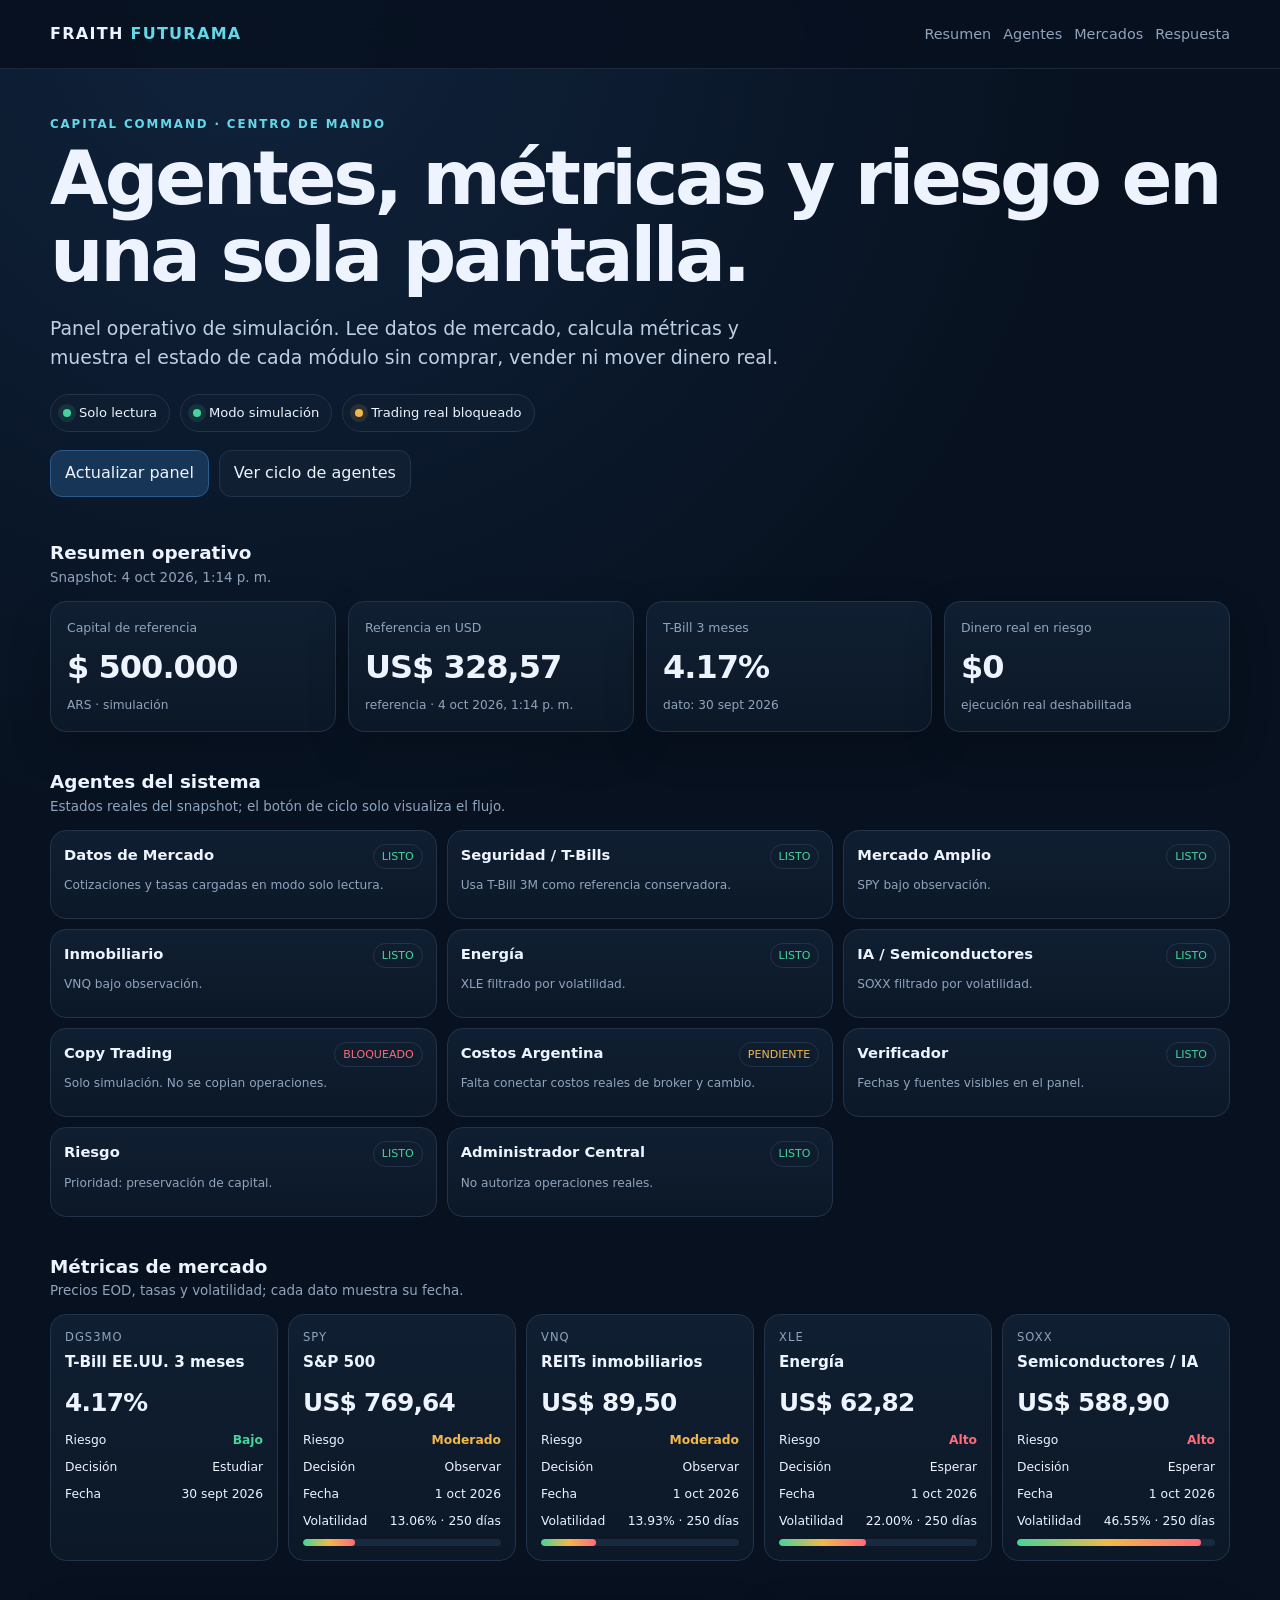
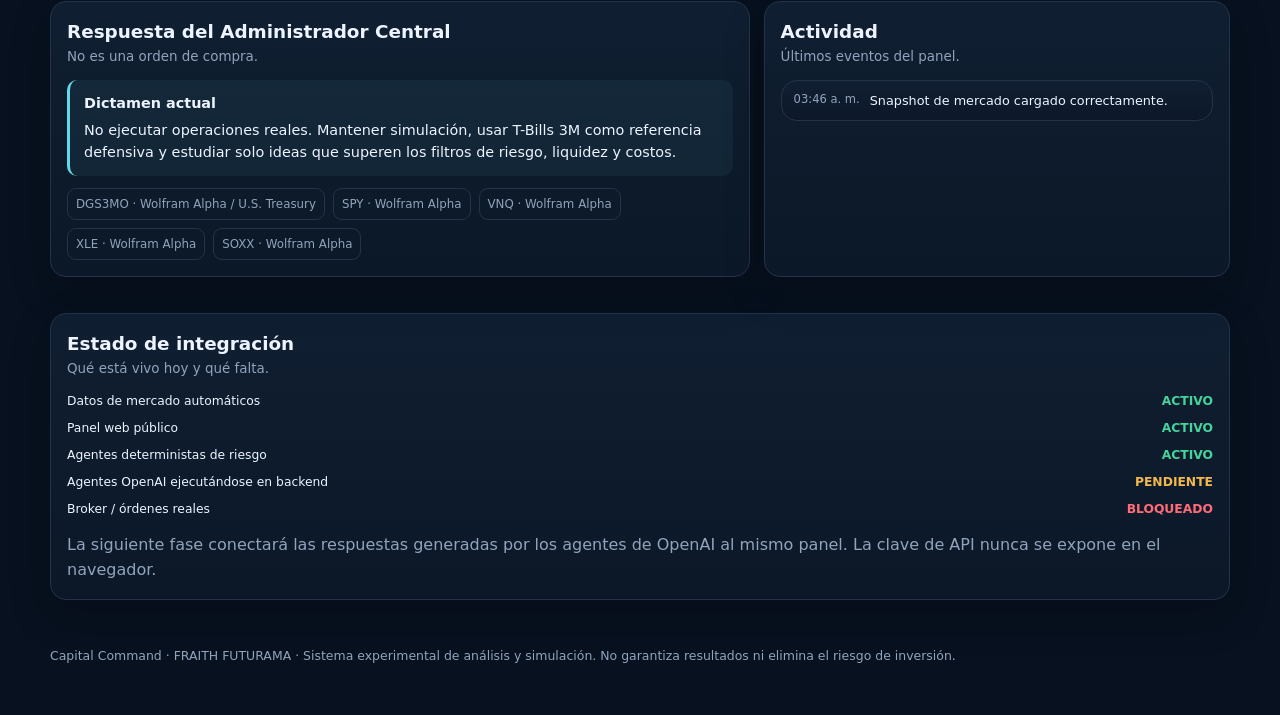
==== capital-command/index.html @ 406f532e "Add Capital Command visual dashboard" ====
<!doctype html>
<html lang="es">
<head>
  <meta charset="utf-8">
  <meta name="viewport" content="width=device-width, initial-scale=1">
  <meta name="description" content="Capital Command: panel de simulación, agentes, métricas y análisis de mercado en modo solo lectura.">
  <meta name="theme-color" content="#07111f">
  <title>Capital Command · FRAITH FUTURAMA</title>
  <style>
    :root{
      color-scheme:dark;
      --bg:#07111f;
      --panel:#0c1828;
      --card:#101f32;
      --line:#23334a;
      --text:#edf4ff;
      --muted:#91a4bd;
      --green:#45d49b;
      --amber:#f2b84b;
      --red:#ff6b78;
      --blue:#6ba8ff;
      --cyan:#63d8e8;
      --violet:#9a8cff;
      --shadow:0 16px 40px rgba(0,0,0,.22);
      font-family:Inter,ui-sans-serif,system-ui,-apple-system,"Segoe UI",sans-serif;
    }
    *{box-sizing:border-box}
    html{scroll-behavior:smooth}
    body{margin:0;background:radial-gradient(circle at 20% 0%,#10233c 0,#07111f 34%,#07111f 100%);color:var(--text);line-height:1.55}
    a{color:inherit}
    button{font:inherit}
    .wrap{width:min(1180px,calc(100% - 28px));margin-inline:auto}
    .topbar{position:sticky;top:0;z-index:20;background:rgba(7,17,31,.88);backdrop-filter:blur(14px);border-bottom:1px solid rgba(145,164,189,.16)}
    .topbar .wrap{min-height:68px;display:flex;align-items:center;justify-content:space-between;gap:16px}
    .brand{font-weight:900;letter-spacing:.08em;text-decoration:none}
    .brand span{color:var(--cyan)}
    .nav{display:flex;gap:12px;flex-wrap:wrap}
    .nav a{color:var(--muted);font-size:.9rem;text-decoration:none}
    .nav a:hover{color:var(--text)}
    .hero{padding:46px 0 20px}
    .eyebrow{text-transform:uppercase;letter-spacing:.16em;font-size:.74rem;font-weight:800;color:var(--cyan)}
    h1{margin:.4rem 0 .65rem;font-size:clamp(2.1rem,6vw,4.7rem);line-height:1.03;letter-spacing:-.045em}
    .lead{max-width:760px;color:#bfd0e4;font-size:clamp(1rem,2.2vw,1.18rem)}
    .statusrow{margin-top:22px;display:flex;flex-wrap:wrap;gap:10px}
    .pill{display:inline-flex;align-items:center;gap:8px;border:1px solid var(--line);background:rgba(16,31,50,.72);padding:8px 12px;border-radius:999px;font-size:.82rem}
    .dot{width:8px;height:8px;border-radius:50%;background:var(--green);box-shadow:0 0 0 5px rgba(69,212,155,.12)}
    .dot.amber{background:var(--amber);box-shadow:0 0 0 5px rgba(242,184,75,.12)}
    .toolbar{display:flex;flex-wrap:wrap;gap:10px;margin:18px 0 4px}
    .btn{min-height:44px;border:1px solid var(--line);background:var(--card);color:var(--text);padding:10px 14px;border-radius:12px;cursor:pointer}
    .btn.primary{background:#163557;border-color:#285d8e}
    .btn:hover{filter:brightness(1.08)}
    .btn:focus-visible{outline:3px solid rgba(107,168,255,.45);outline-offset:2px}
    .section{padding:18px 0}
    .section-title{display:flex;align-items:end;justify-content:space-between;gap:12px;margin-bottom:12px}
    .section-title h2{margin:0;font-size:1.15rem}
    .section-title p{margin:0;color:var(--muted);font-size:.84rem}
    .metrics{display:grid;grid-template-columns:repeat(4,minmax(0,1fr));gap:12px}
    .metric,.card,.agent,.market,.logrow{border:1px solid var(--line);background:linear-gradient(180deg,rgba(16,31,50,.96),rgba(12,24,40,.96));border-radius:16px;box-shadow:var(--shadow)}
    .metric{padding:16px;min-width:0}
    .metric .label{color:var(--muted);font-size:.78rem}
    .metric .value{margin-top:6px;font-size:clamp(1.35rem,4vw,2rem);font-weight:850;letter-spacing:-.03em;word-break:break-word}
    .metric .sub{margin-top:4px;color:var(--muted);font-size:.76rem}
    .grid2{display:grid;grid-template-columns:1.2fr .8fr;gap:14px}
    .card{padding:16px}
    .agents{display:grid;grid-template-columns:repeat(3,minmax(0,1fr));gap:10px}
    .agent{padding:13px;box-shadow:none;min-width:0}
    .agent-head{display:flex;align-items:flex-start;justify-content:space-between;gap:8px}
    .agent-name{font-weight:760;font-size:.92rem}
    .badge{border:1px solid var(--line);padding:3px 8px;border-radius:999px;font-size:.69rem;white-space:nowrap}
    .badge.ok{color:var(--green)}
    .badge.pending{color:var(--amber)}
    .badge.blocked{color:var(--red)}
    .agent-msg{margin-top:7px;color:var(--muted);font-size:.76rem;min-height:2.4em}
    .agent.work{outline:1px solid rgba(99,216,232,.7);animation:pulse 1.8s ease-in-out infinite}
    @keyframes pulse{0%,100%{box-shadow:0 0 0 0 rgba(99,216,232,0)}50%{box-shadow:0 0 0 6px rgba(99,216,232,.07)}}
    .markets{display:grid;grid-template-columns:repeat(5,minmax(190px,1fr));gap:10px;overflow-x:auto;padding-bottom:4px}
    .market{padding:14px;box-shadow:none;min-width:190px}
    .symbol{font-size:.72rem;color:var(--muted);letter-spacing:.09em}
    .market h3{margin:4px 0 10px;font-size:.95rem}
    .market .price{font-size:1.55rem;font-weight:850;letter-spacing:-.03em}
    .row{display:flex;align-items:center;justify-content:space-between;gap:10px;margin-top:8px;font-size:.77rem}
    .bar{height:7px;border-radius:999px;background:#192a3e;overflow:hidden;margin-top:8px}
    .bar>span{display:block;height:100%;border-radius:inherit;background:linear-gradient(90deg,var(--green),var(--amber),var(--red));width:0}
    .risk-low{color:var(--green)} .risk-mid{color:var(--amber)} .risk-high{color:var(--red)}
    .answer{border-left:3px solid var(--cyan);padding:12px 14px;background:rgba(99,216,232,.06);border-radius:10px;font-size:.9rem}
    .answer strong{display:block;margin-bottom:5px}
    .sources{margin-top:12px;display:flex;flex-wrap:wrap;gap:8px}
    .source{display:inline-flex;gap:6px;align-items:center;color:var(--muted);font-size:.74rem;text-decoration:none;border:1px solid var(--line);padding:6px 8px;border-radius:9px}
    .source:hover{color:var(--text)}
    .logs{display:grid;gap:8px}
    .logrow{box-shadow:none;padding:10px 12px;display:flex;gap:10px;align-items:flex-start}
    .logtime{font-variant-numeric:tabular-nums;color:var(--muted);font-size:.72rem;min-width:64px}
    .logtext{font-size:.8rem}
    .footer{padding:28px 0 50px;color:var(--muted);font-size:.78rem}
    .warn{color:var(--amber)}
    .muted{color:var(--muted)}
    @media(max-width:900px){
      .metrics{grid-template-columns:repeat(2,minmax(0,1fr))}
      .grid2{grid-template-columns:1fr}
      .agents{grid-template-columns:repeat(2,minmax(0,1fr))}
      .nav{display:none}
    }
    @media(max-width:520px){
      .wrap{width:min(100% - 18px,1180px)}
      .metrics{grid-template-columns:1fr 1fr;gap:8px}
      .metric,.card{padding:13px}
      .metric .value{font-size:1.35rem}
      .agents{grid-template-columns:1fr}
      .hero{padding-top:28px}
      h1{font-size:2.55rem}
    }
    @media(prefers-reduced-motion:reduce){*{scroll-behavior:auto!important;animation:none!important}}
  </style>
</head>
<body>
  <header class="topbar">
    <div class="wrap">
      <a class="brand" href="../">FRAITH <span>FUTURAMA</span></a>
      <nav class="nav" aria-label="Navegación de Capital Command">
        <a href="#resumen">Resumen</a>
        <a href="#agentes">Agentes</a>
        <a href="#mercados">Mercados</a>
        <a href="#respuesta">Respuesta</a>
      </nav>
    </div>
  </header>

  <main class="wrap">
    <section class="hero">
      <div class="eyebrow">Capital Command · Centro de mando</div>
      <h1>Agentes, métricas y riesgo en una sola pantalla.</h1>
      <p class="lead">Panel operativo de simulación. Lee datos de mercado, calcula métricas y muestra el estado de cada módulo sin comprar, vender ni mover dinero real.</p>
      <div class="statusrow">
        <span class="pill"><span class="dot"></span> Solo lectura</span>
        <span class="pill"><span class="dot"></span> Modo simulación</span>
        <span class="pill"><span class="dot amber"></span> Trading real bloqueado</span>
      </div>
      <div class="toolbar">
        <button class="btn primary" id="refreshBtn" type="button">Actualizar panel</button>
        <button class="btn" id="runDemoBtn" type="button">Ver ciclo de agentes</button>
      </div>
    </section>

    <section class="section" id="resumen">
      <div class="section-title">
        <div><h2>Resumen operativo</h2><p id="updatedText">Cargando snapshot…</p></div>
      </div>
      <div class="metrics">
        <article class="metric">
          <div class="label">Capital de referencia</div>
          <div class="value" id="capitalArs">$500.000</div>
          <div class="sub">ARS · simulación</div>
        </article>
        <article class="metric">
          <div class="label">Referencia en USD</div>
          <div class="value" id="capitalUsd">—</div>
          <div class="sub" id="fxDate">tipo de cambio de referencia</div>
        </article>
        <article class="metric">
          <div class="label">T-Bill 3 meses</div>
          <div class="value" id="tbillValue">—</div>
          <div class="sub" id="tbillDate">base defensiva</div>
        </article>
        <article class="metric">
          <div class="label">Dinero real en riesgo</div>
          <div class="value">$0</div>
          <div class="sub">ejecución real deshabilitada</div>
        </article>
      </div>
    </section>

    <section class="section" id="agentes">
      <div class="section-title">
        <div><h2>Agentes del sistema</h2><p>Estados reales del snapshot; el botón de ciclo solo visualiza el flujo.</p></div>
      </div>
      <div class="agents" id="agentsGrid" aria-live="polite"></div>
    </section>

    <section class="section" id="mercados">
      <div class="section-title">
        <div><h2>Métricas de mercado</h2><p>Precios EOD, tasas y volatilidad; cada dato muestra su fecha.</p></div>
      </div>
      <div class="markets" id="marketsGrid"></div>
    </section>

    <section class="section grid2" id="respuesta">
      <article class="card">
        <div class="section-title"><div><h2>Respuesta del Administrador Central</h2><p>No es una orden de compra.</p></div></div>
        <div class="answer" id="centralMessage">
          <strong>Analizando…</strong>
          Cargando el último dictamen del sistema.
        </div>
        <div class="sources" id="sourcesList"></div>
      </article>

      <article class="card">
        <div class="section-title"><div><h2>Actividad</h2><p>Últimos eventos del panel.</p></div></div>
        <div class="logs" id="activityLog"></div>
      </article>
    </section>

    <section class="section">
      <article class="card">
        <div class="section-title"><div><h2>Estado de integración</h2><p>Qué está vivo hoy y qué falta.</p></div></div>
        <div class="row"><span>Datos de mercado automáticos</span><strong class="risk-low">ACTIVO</strong></div>
        <div class="row"><span>Panel web público</span><strong class="risk-low">ACTIVO</strong></div>
        <div class="row"><span>Agentes deterministas de riesgo</span><strong class="risk-low">ACTIVO</strong></div>
        <div class="row"><span>Agentes OpenAI ejecutándose en backend</span><strong class="warn">PENDIENTE</strong></div>
        <div class="row"><span>Broker / órdenes reales</span><strong class="risk-high">BLOQUEADO</strong></div>
        <p class="muted" style="margin:14px 0 0">La siguiente fase conectará las respuestas generadas por los agentes de OpenAI al mismo panel. La clave de API nunca se expone en el navegador.</p>
      </article>
    </section>
  </main>

  <footer class="footer">
    <div class="wrap">Capital Command · FRAITH FUTURAMA · Sistema experimental de análisis y simulación. No garantiza resultados ni elimina el riesgo de inversión.</div>
  </footer>

  <script>
    (() => {
      const $ = (q) => document.querySelector(q);
      const logEl = $('#activityLog');
      let snapshot = null;
      let cycleTimer = null;

      function moneyARS(v){
        return new Intl.NumberFormat('es-AR',{style:'currency',currency:'ARS',maximumFractionDigits:0}).format(v);
      }
      function moneyUSD(v){
        return new Intl.NumberFormat('es-AR',{style:'currency',currency:'USD',maximumFractionDigits:2}).format(v);
      }
      function fmtDate(v){
        if(!v) return 'sin fecha';
        const d = new Date(v.length === 10 ? v + 'T00:00:00Z' : v);
        return Number.isNaN(d.getTime()) ? v : new Intl.DateTimeFormat('es-AR',{dateStyle:'medium',timeStyle:v.length>10?'short':undefined,timeZone:'America/Argentina/Cordoba'}).format(d);
      }
      function riskClass(risk){
        const r=(risk||'').toLowerCase();
        if(r.includes('bajo')) return 'risk-low';
        if(r.includes('moder')) return 'risk-mid';
        return 'risk-high';
      }
      function badgeClass(status){
        const s=(status||'').toUpperCase();
        if(s==='LISTO') return 'ok';
        if(s==='BLOQUEADO') return 'blocked';
        return 'pending';
      }
      function addLog(text){
        const now = new Date().toLocaleTimeString('es-AR',{hour:'2-digit',minute:'2-digit'});
        const row=document.createElement('div');
        row.className='logrow';
        row.innerHTML='<div class="logtime">'+now+'</div><div class="logtext"></div>';
        row.querySelector('.logtext').textContent=text;
        logEl.prepend(row);
        while(logEl.children.length>6) logEl.lastElementChild.remove();
      }
      function render(data){
        snapshot=data;
        $('#capitalArs').textContent=moneyARS(data.capital_ars);
        $('#capitalUsd').textContent=moneyUSD(data.usd_reference);
        $('#fxDate').textContent='referencia · '+fmtDate(data.usd_reference_date);
        $('#updatedText').textContent='Snapshot: '+fmtDate(data.last_updated);

        const tbill=(data.market||[]).find(x=>x.symbol==='DGS3MO');
        if(tbill){
          $('#tbillValue').textContent=Number(tbill.value).toFixed(2)+'%';
          $('#tbillDate').textContent='dato: '+fmtDate(tbill.date);
        }

        const agents=$('#agentsGrid');
        agents.innerHTML='';
        (data.agents||[]).forEach(a=>{
          const el=document.createElement('article');
          el.className='agent';
          el.dataset.agent=a.name;
          el.innerHTML='<div class="agent-head"><div class="agent-name"></div><span class="badge"></span></div><div class="agent-msg"></div>';
          el.querySelector('.agent-name').textContent=a.name;
          const badge=el.querySelector('.badge');
          badge.textContent=a.status;
          badge.classList.add(badgeClass(a.status));
          el.querySelector('.agent-msg').textContent=a.message;
          agents.appendChild(el);
        });

        const markets=$('#marketsGrid');
        markets.innerHTML='';
        (data.market||[]).forEach(m=>{
          const el=document.createElement('article');
          el.className='market';
          const vol=m.volatility==null?null:Number(m.volatility);
          const width=vol==null?0:Math.max(5,Math.min(100,(vol/50)*100));
          const value=m.kind==='yield'?Number(m.value).toFixed(2)+'%':moneyUSD(Number(m.value));
          el.innerHTML=
            '<div class="symbol"></div><h3></h3><div class="price"></div>'+
            '<div class="row"><span>Riesgo</span><strong class="'+riskClass(m.risk)+'"></strong></div>'+
            '<div class="row"><span>Decisión</span><span class="decision"></span></div>'+
            '<div class="row"><span>Fecha</span><span class="date"></span></div>'+
            (vol==null?'':'<div class="row"><span>Volatilidad</span><span class="vol"></span></div><div class="bar"><span style="width:'+width+'%"></span></div>');
          el.querySelector('.symbol').textContent=m.symbol;
          el.querySelector('h3').textContent=m.name;
          el.querySelector('.price').textContent=value;
          el.querySelector('strong').textContent=m.risk;
          el.querySelector('.decision').textContent=m.decision;
          el.querySelector('.date').textContent=fmtDate(m.date);
          if(vol!=null) el.querySelector('.vol').textContent=vol.toFixed(2)+'% · '+(m.volatility_window||'');
          markets.appendChild(el);
        });

        const central=$('#centralMessage');
        central.innerHTML='<strong>Dictamen actual</strong>';
        central.append(document.createTextNode(data.central_message||'Sin dictamen.'));
        const sources=$('#sourcesList');
        sources.innerHTML='';
        const seen=new Set();
        (data.market||[]).forEach(m=>{
          if(!m.source_url || seen.has(m.source_url)) return;
          seen.add(m.source_url);
          const a=document.createElement('a');
          a.className='source';
          a.href=m.source_url;
          a.target='_blank';
          a.rel='noopener noreferrer';
          a.textContent=(m.symbol||'Fuente')+' · '+(m.source||'fuente');
          sources.appendChild(a);
        });
      }

      async function load(){
        $('#refreshBtn').disabled=true;
        $('#refreshBtn').textContent='Actualizando…';
        try{
          const res=await fetch('market_snapshot.json?ts='+Date.now(),{cache:'no-store'});
          if(!res.ok) throw new Error('HTTP '+res.status);
          const data=await res.json();
          render(data);
          addLog('Snapshot de mercado cargado correctamente.');
        }catch(err){
          addLog('No se pudo actualizar el snapshot: '+err.message);
        }finally{
          $('#refreshBtn').disabled=false;
          $('#refreshBtn').textContent='Actualizar panel';
        }
      }

      function stopCycle(){
        if(cycleTimer){clearInterval(cycleTimer);cycleTimer=null;}
        document.querySelectorAll('.agent').forEach(x=>x.classList.remove('work'));
        $('#runDemoBtn').textContent='Ver ciclo de agentes';
      }

      function startCycle(){
        if(cycleTimer){stopCycle();return;}
        const nodes=[...document.querySelectorAll('.agent')];
        if(!nodes.length) return;
        let i=0;
        $('#runDemoBtn').textContent='Detener ciclo';
        const tick=()=>{
          nodes.forEach(x=>x.classList.remove('work'));
          const n=nodes[i%nodes.length];
          n.classList.add('work');
          addLog('Flujo visual: '+n.dataset.agent+' procesa su etapa.');
          i++;
        };
        tick();
        cycleTimer=setInterval(tick,1300);
      }

      $('#refreshBtn').addEventListener('click',load);
      $('#runDemoBtn').addEventListener('click',startCycle);
      load();
      setInterval(load,300000);
      window.addEventListener('pagehide',()=>{if(cycleTimer)clearInterval(cycleTimer);});
    })();
  </script>
</body>
</html>
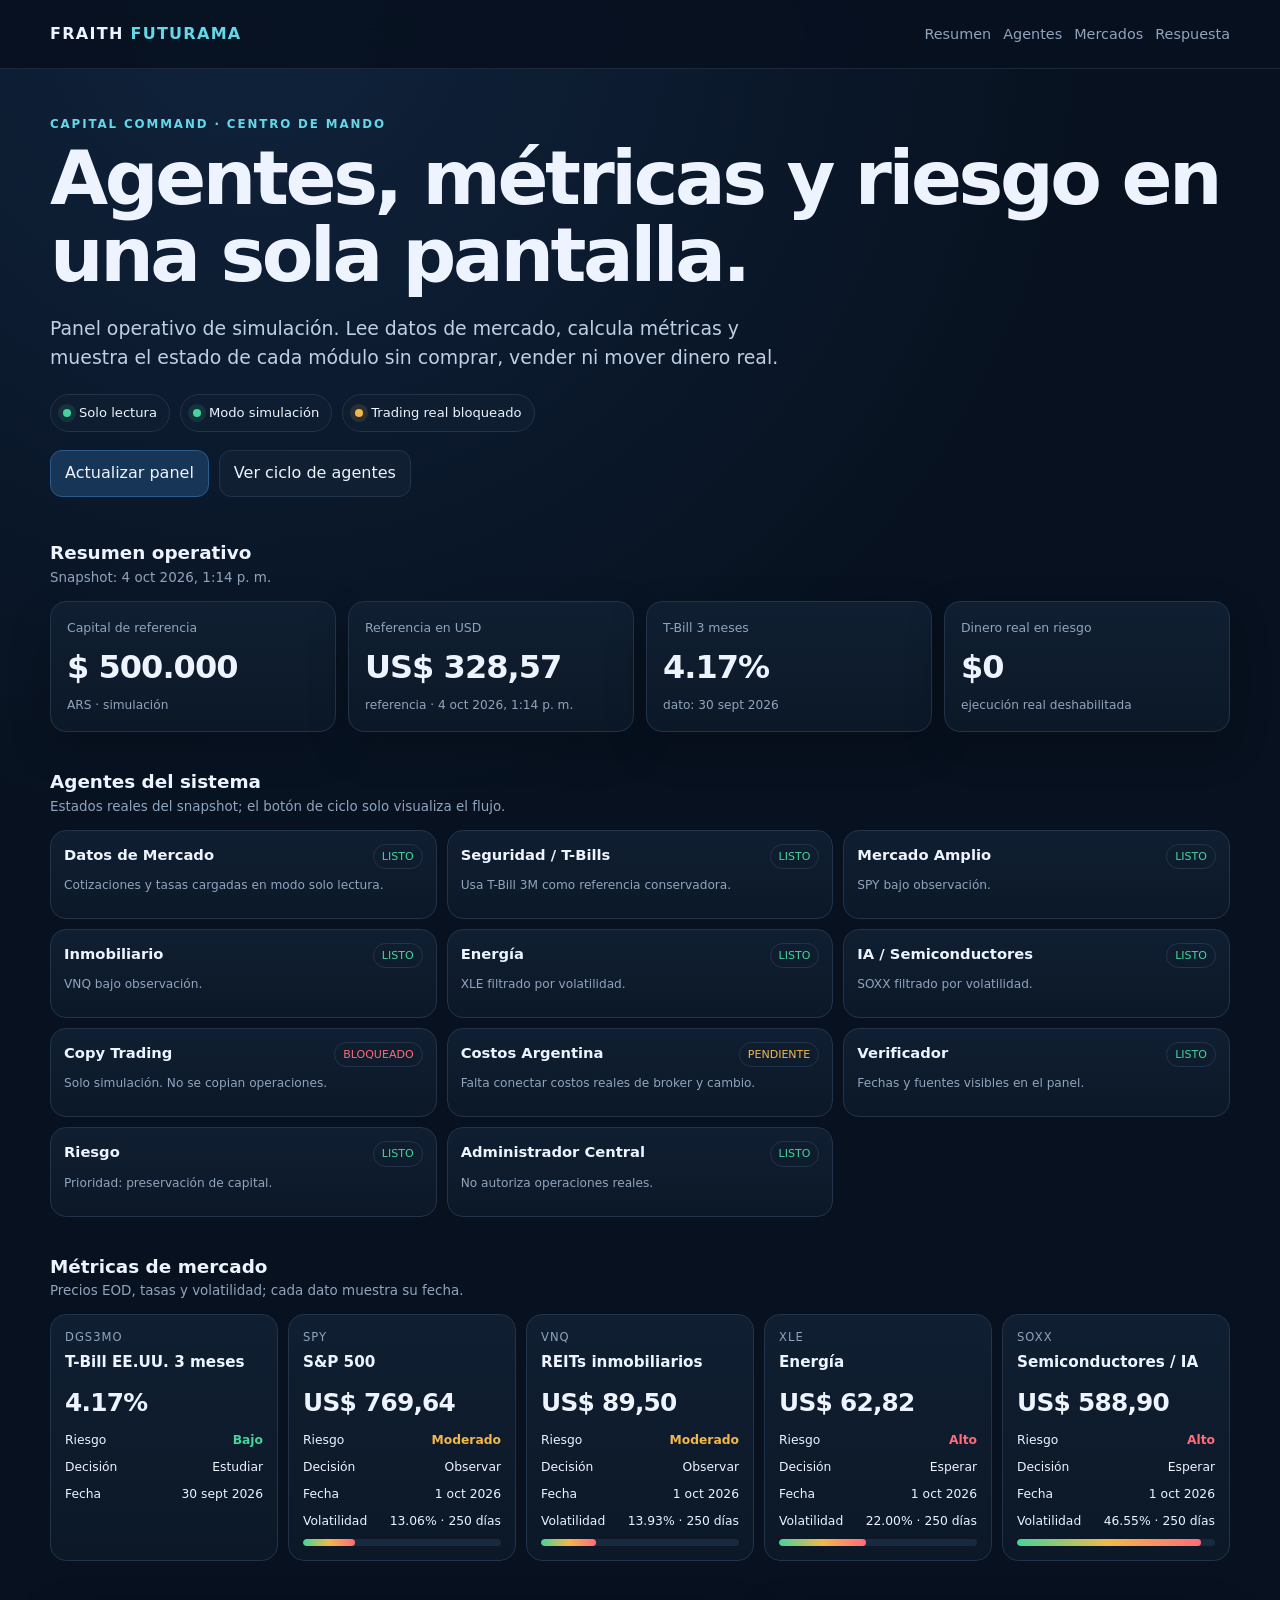
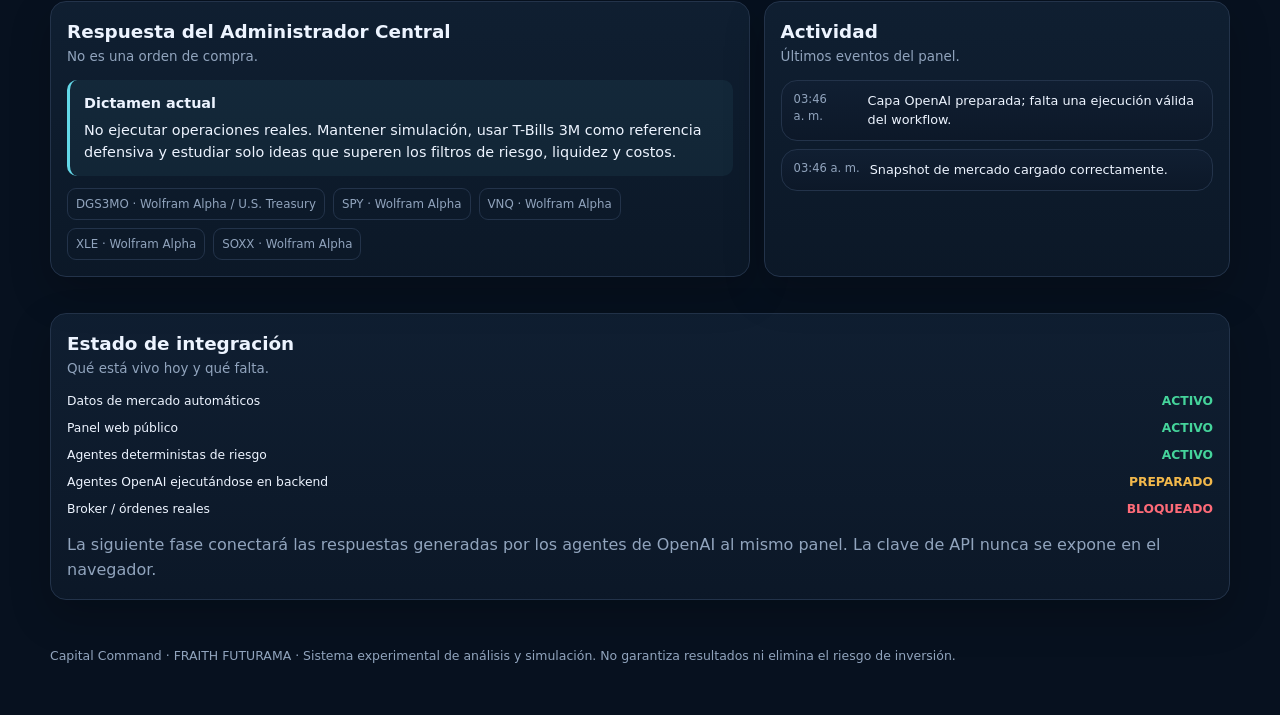
==== commit bb819558: "Connect dashboard to agent analysis output" ====
--- a/capital-command/index.html
+++ b/capital-command/index.html
@@ -205,7 +205,7 @@
         <div class="row"><span>Datos de mercado automáticos</span><strong class="risk-low">ACTIVO</strong></div>
         <div class="row"><span>Panel web público</span><strong class="risk-low">ACTIVO</strong></div>
         <div class="row"><span>Agentes deterministas de riesgo</span><strong class="risk-low">ACTIVO</strong></div>
-        <div class="row"><span>Agentes OpenAI ejecutándose en backend</span><strong class="warn">PENDIENTE</strong></div>
+        <div class="row"><span>Agentes OpenAI ejecutándose en backend</span><strong id="openaiLayer" class="warn">PENDIENTE</strong></div>
         <div class="row"><span>Broker / órdenes reales</span><strong class="risk-high">BLOQUEADO</strong></div>
         <p class="muted" style="margin:14px 0 0">La siguiente fase conectará las respuestas generadas por los agentes de OpenAI al mismo panel. La clave de API nunca se expone en el navegador.</p>
       </article>
@@ -326,6 +326,47 @@
         });
       }
 
+      async function loadAgentAnalysis(){
+        const layer=$('#openaiLayer');
+        try{
+          const res=await fetch('agent_analysis.json?ts='+Date.now(),{cache:'no-store'});
+          if(!res.ok) throw new Error('HTTP '+res.status);
+          const analysis=await res.json();
+          if(analysis.status==='OK'){
+            layer.textContent='ACTIVO';
+            layer.className='risk-low';
+
+            if(analysis.central){
+              const central=$('#centralMessage');
+              central.innerHTML='<strong>Dictamen de agentes OpenAI</strong>';
+              central.append(document.createTextNode(analysis.central));
+            }
+
+            Object.entries(analysis.outputs||{}).forEach(([name,message])=>{
+              const card=[...document.querySelectorAll('.agent')].find(x=>x.dataset.agent===name);
+              if(!card) return;
+              const msg=card.querySelector('.agent-msg');
+              if(msg) msg.textContent=message;
+              const badge=card.querySelector('.badge');
+              if(badge){
+                badge.textContent='IA';
+                badge.className='badge ok';
+              }
+            });
+
+            addLog('Agentes OpenAI cargados. Última ejecución: '+fmtDate(analysis.last_run)+'.');
+          }else{
+            layer.textContent='PREPARADO';
+            layer.className='warn';
+            addLog('Capa OpenAI preparada; falta una ejecución válida del workflow.');
+          }
+        }catch(err){
+          layer.textContent='PENDIENTE';
+          layer.className='warn';
+          addLog('No se pudo cargar agent_analysis.json: '+err.message);
+        }
+      }
+
       async function load(){
         $('#refreshBtn').disabled=true;
         $('#refreshBtn').textContent='Actualizando…';
@@ -335,6 +376,7 @@
           const data=await res.json();
           render(data);
           addLog('Snapshot de mercado cargado correctamente.');
+          await loadAgentAnalysis();
         }catch(err){
           addLog('No se pudo actualizar el snapshot: '+err.message);
         }finally{
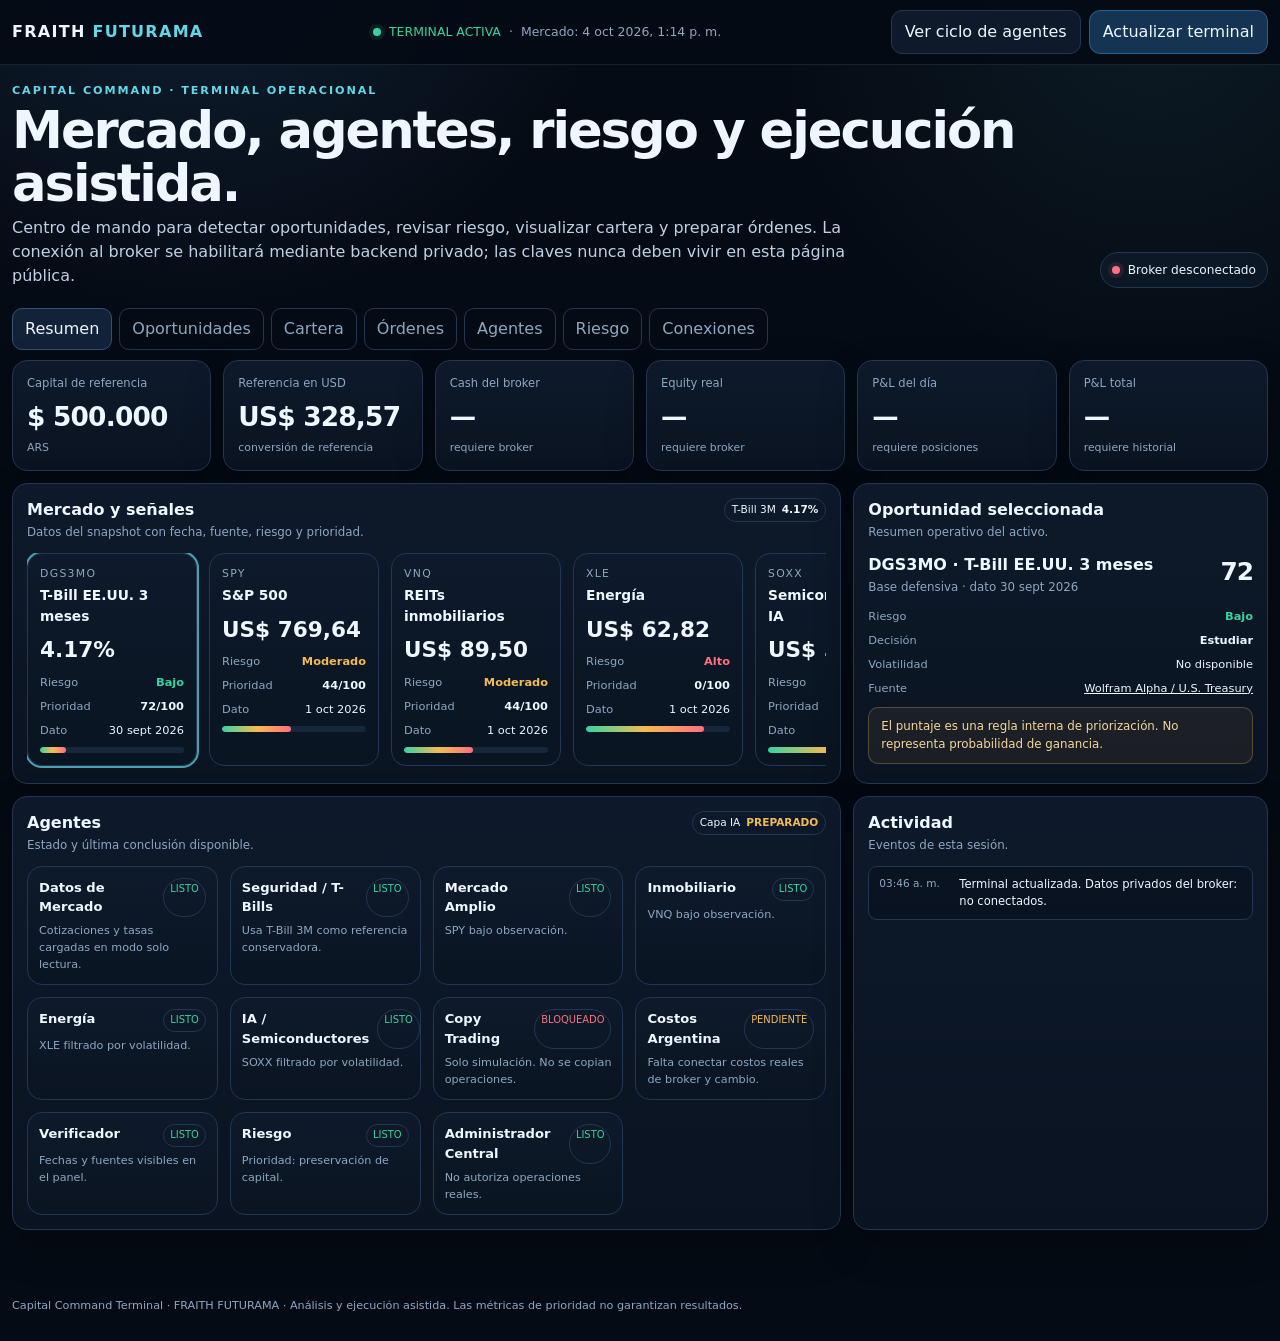
==== commit c3086294: "Build Capital Command operational terminal" ====
--- a/capital-command/index.html
+++ b/capital-command/index.html
@@ -2,418 +2,210 @@
 <html lang="es">
 <head>
   <meta charset="utf-8">
-  <meta name="viewport" content="width=device-width, initial-scale=1">
-  <meta name="description" content="Capital Command: panel de simulación, agentes, métricas y análisis de mercado en modo solo lectura.">
-  <meta name="theme-color" content="#07111f">
-  <title>Capital Command · FRAITH FUTURAMA</title>
-  <style>
-    :root{
-      color-scheme:dark;
-      --bg:#07111f;
-      --panel:#0c1828;
-      --card:#101f32;
-      --line:#23334a;
-      --text:#edf4ff;
-      --muted:#91a4bd;
-      --green:#45d49b;
-      --amber:#f2b84b;
-      --red:#ff6b78;
-      --blue:#6ba8ff;
-      --cyan:#63d8e8;
-      --violet:#9a8cff;
-      --shadow:0 16px 40px rgba(0,0,0,.22);
-      font-family:Inter,ui-sans-serif,system-ui,-apple-system,"Segoe UI",sans-serif;
-    }
-    *{box-sizing:border-box}
-    html{scroll-behavior:smooth}
-    body{margin:0;background:radial-gradient(circle at 20% 0%,#10233c 0,#07111f 34%,#07111f 100%);color:var(--text);line-height:1.55}
-    a{color:inherit}
-    button{font:inherit}
-    .wrap{width:min(1180px,calc(100% - 28px));margin-inline:auto}
-    .topbar{position:sticky;top:0;z-index:20;background:rgba(7,17,31,.88);backdrop-filter:blur(14px);border-bottom:1px solid rgba(145,164,189,.16)}
-    .topbar .wrap{min-height:68px;display:flex;align-items:center;justify-content:space-between;gap:16px}
-    .brand{font-weight:900;letter-spacing:.08em;text-decoration:none}
-    .brand span{color:var(--cyan)}
-    .nav{display:flex;gap:12px;flex-wrap:wrap}
-    .nav a{color:var(--muted);font-size:.9rem;text-decoration:none}
-    .nav a:hover{color:var(--text)}
-    .hero{padding:46px 0 20px}
-    .eyebrow{text-transform:uppercase;letter-spacing:.16em;font-size:.74rem;font-weight:800;color:var(--cyan)}
-    h1{margin:.4rem 0 .65rem;font-size:clamp(2.1rem,6vw,4.7rem);line-height:1.03;letter-spacing:-.045em}
-    .lead{max-width:760px;color:#bfd0e4;font-size:clamp(1rem,2.2vw,1.18rem)}
-    .statusrow{margin-top:22px;display:flex;flex-wrap:wrap;gap:10px}
-    .pill{display:inline-flex;align-items:center;gap:8px;border:1px solid var(--line);background:rgba(16,31,50,.72);padding:8px 12px;border-radius:999px;font-size:.82rem}
-    .dot{width:8px;height:8px;border-radius:50%;background:var(--green);box-shadow:0 0 0 5px rgba(69,212,155,.12)}
-    .dot.amber{background:var(--amber);box-shadow:0 0 0 5px rgba(242,184,75,.12)}
-    .toolbar{display:flex;flex-wrap:wrap;gap:10px;margin:18px 0 4px}
-    .btn{min-height:44px;border:1px solid var(--line);background:var(--card);color:var(--text);padding:10px 14px;border-radius:12px;cursor:pointer}
-    .btn.primary{background:#163557;border-color:#285d8e}
-    .btn:hover{filter:brightness(1.08)}
-    .btn:focus-visible{outline:3px solid rgba(107,168,255,.45);outline-offset:2px}
-    .section{padding:18px 0}
-    .section-title{display:flex;align-items:end;justify-content:space-between;gap:12px;margin-bottom:12px}
-    .section-title h2{margin:0;font-size:1.15rem}
-    .section-title p{margin:0;color:var(--muted);font-size:.84rem}
-    .metrics{display:grid;grid-template-columns:repeat(4,minmax(0,1fr));gap:12px}
-    .metric,.card,.agent,.market,.logrow{border:1px solid var(--line);background:linear-gradient(180deg,rgba(16,31,50,.96),rgba(12,24,40,.96));border-radius:16px;box-shadow:var(--shadow)}
-    .metric{padding:16px;min-width:0}
-    .metric .label{color:var(--muted);font-size:.78rem}
-    .metric .value{margin-top:6px;font-size:clamp(1.35rem,4vw,2rem);font-weight:850;letter-spacing:-.03em;word-break:break-word}
-    .metric .sub{margin-top:4px;color:var(--muted);font-size:.76rem}
-    .grid2{display:grid;grid-template-columns:1.2fr .8fr;gap:14px}
-    .card{padding:16px}
-    .agents{display:grid;grid-template-columns:repeat(3,minmax(0,1fr));gap:10px}
-    .agent{padding:13px;box-shadow:none;min-width:0}
-    .agent-head{display:flex;align-items:flex-start;justify-content:space-between;gap:8px}
-    .agent-name{font-weight:760;font-size:.92rem}
-    .badge{border:1px solid var(--line);padding:3px 8px;border-radius:999px;font-size:.69rem;white-space:nowrap}
-    .badge.ok{color:var(--green)}
-    .badge.pending{color:var(--amber)}
-    .badge.blocked{color:var(--red)}
-    .agent-msg{margin-top:7px;color:var(--muted);font-size:.76rem;min-height:2.4em}
-    .agent.work{outline:1px solid rgba(99,216,232,.7);animation:pulse 1.8s ease-in-out infinite}
-    @keyframes pulse{0%,100%{box-shadow:0 0 0 0 rgba(99,216,232,0)}50%{box-shadow:0 0 0 6px rgba(99,216,232,.07)}}
-    .markets{display:grid;grid-template-columns:repeat(5,minmax(190px,1fr));gap:10px;overflow-x:auto;padding-bottom:4px}
-    .market{padding:14px;box-shadow:none;min-width:190px}
-    .symbol{font-size:.72rem;color:var(--muted);letter-spacing:.09em}
-    .market h3{margin:4px 0 10px;font-size:.95rem}
-    .market .price{font-size:1.55rem;font-weight:850;letter-spacing:-.03em}
-    .row{display:flex;align-items:center;justify-content:space-between;gap:10px;margin-top:8px;font-size:.77rem}
-    .bar{height:7px;border-radius:999px;background:#192a3e;overflow:hidden;margin-top:8px}
-    .bar>span{display:block;height:100%;border-radius:inherit;background:linear-gradient(90deg,var(--green),var(--amber),var(--red));width:0}
-    .risk-low{color:var(--green)} .risk-mid{color:var(--amber)} .risk-high{color:var(--red)}
-    .answer{border-left:3px solid var(--cyan);padding:12px 14px;background:rgba(99,216,232,.06);border-radius:10px;font-size:.9rem}
-    .answer strong{display:block;margin-bottom:5px}
-    .sources{margin-top:12px;display:flex;flex-wrap:wrap;gap:8px}
-    .source{display:inline-flex;gap:6px;align-items:center;color:var(--muted);font-size:.74rem;text-decoration:none;border:1px solid var(--line);padding:6px 8px;border-radius:9px}
-    .source:hover{color:var(--text)}
-    .logs{display:grid;gap:8px}
-    .logrow{box-shadow:none;padding:10px 12px;display:flex;gap:10px;align-items:flex-start}
-    .logtime{font-variant-numeric:tabular-nums;color:var(--muted);font-size:.72rem;min-width:64px}
-    .logtext{font-size:.8rem}
-    .footer{padding:28px 0 50px;color:var(--muted);font-size:.78rem}
-    .warn{color:var(--amber)}
-    .muted{color:var(--muted)}
-    @media(max-width:900px){
-      .metrics{grid-template-columns:repeat(2,minmax(0,1fr))}
-      .grid2{grid-template-columns:1fr}
-      .agents{grid-template-columns:repeat(2,minmax(0,1fr))}
-      .nav{display:none}
-    }
-    @media(max-width:520px){
-      .wrap{width:min(100% - 18px,1180px)}
-      .metrics{grid-template-columns:1fr 1fr;gap:8px}
-      .metric,.card{padding:13px}
-      .metric .value{font-size:1.35rem}
-      .agents{grid-template-columns:1fr}
-      .hero{padding-top:28px}
-      h1{font-size:2.55rem}
-    }
-    @media(prefers-reduced-motion:reduce){*{scroll-behavior:auto!important;animation:none!important}}
-  </style>
+  <meta name="viewport" content="width=device-width,initial-scale=1">
+  <meta name="theme-color" content="#050b14">
+  <meta name="description" content="Capital Command Terminal: mercado, agentes, oportunidades, cartera, riesgo y órdenes preparadas.">
+  <title>Capital Command Terminal · FRAITH FUTURAMA</title>
+  <link rel="stylesheet" href="styles.css">
 </head>
 <body>
   <header class="topbar">
-    <div class="wrap">
+    <div class="shell topbar-inner">
       <a class="brand" href="../">FRAITH <span>FUTURAMA</span></a>
-      <nav class="nav" aria-label="Navegación de Capital Command">
-        <a href="#resumen">Resumen</a>
-        <a href="#agentes">Agentes</a>
-        <a href="#mercados">Mercados</a>
-        <a href="#respuesta">Respuesta</a>
-      </nav>
+      <div class="live-strip"><span class="dot"></span><span id="terminalState">CARGANDO TERMINAL</span><span>·</span><span id="snapshotAge">Mercado: —</span></div>
+      <div class="header-actions">
+        <button id="cycleBtn" class="btn" type="button">Ver ciclo de agentes</button>
+        <button id="refreshBtn" class="btn primary" type="button">Actualizar terminal</button>
+      </div>
     </div>
   </header>
 
-  <main class="wrap">
+  <main class="shell main">
     <section class="hero">
-      <div class="eyebrow">Capital Command · Centro de mando</div>
-      <h1>Agentes, métricas y riesgo en una sola pantalla.</h1>
-      <p class="lead">Panel operativo de simulación. Lee datos de mercado, calcula métricas y muestra el estado de cada módulo sin comprar, vender ni mover dinero real.</p>
-      <div class="statusrow">
-        <span class="pill"><span class="dot"></span> Solo lectura</span>
-        <span class="pill"><span class="dot"></span> Modo simulación</span>
-        <span class="pill"><span class="dot amber"></span> Trading real bloqueado</span>
-      </div>
-      <div class="toolbar">
-        <button class="btn primary" id="refreshBtn" type="button">Actualizar panel</button>
-        <button class="btn" id="runDemoBtn" type="button">Ver ciclo de agentes</button>
-      </div>
-    </section>
-
-    <section class="section" id="resumen">
-      <div class="section-title">
-        <div><h2>Resumen operativo</h2><p id="updatedText">Cargando snapshot…</p></div>
-      </div>
-      <div class="metrics">
-        <article class="metric">
-          <div class="label">Capital de referencia</div>
-          <div class="value" id="capitalArs">$500.000</div>
-          <div class="sub">ARS · simulación</div>
-        </article>
-        <article class="metric">
-          <div class="label">Referencia en USD</div>
-          <div class="value" id="capitalUsd">—</div>
-          <div class="sub" id="fxDate">tipo de cambio de referencia</div>
-        </article>
-        <article class="metric">
-          <div class="label">T-Bill 3 meses</div>
-          <div class="value" id="tbillValue">—</div>
-          <div class="sub" id="tbillDate">base defensiva</div>
-        </article>
-        <article class="metric">
-          <div class="label">Dinero real en riesgo</div>
-          <div class="value">$0</div>
-          <div class="sub">ejecución real deshabilitada</div>
-        </article>
-      </div>
-    </section>
-
-    <section class="section" id="agentes">
-      <div class="section-title">
-        <div><h2>Agentes del sistema</h2><p>Estados reales del snapshot; el botón de ciclo solo visualiza el flujo.</p></div>
-      </div>
-      <div class="agents" id="agentsGrid" aria-live="polite"></div>
-    </section>
-
-    <section class="section" id="mercados">
-      <div class="section-title">
-        <div><h2>Métricas de mercado</h2><p>Precios EOD, tasas y volatilidad; cada dato muestra su fecha.</p></div>
-      </div>
-      <div class="markets" id="marketsGrid"></div>
-    </section>
-
-    <section class="section grid2" id="respuesta">
-      <article class="card">
-        <div class="section-title"><div><h2>Respuesta del Administrador Central</h2><p>No es una orden de compra.</p></div></div>
-        <div class="answer" id="centralMessage">
-          <strong>Analizando…</strong>
-          Cargando el último dictamen del sistema.
+      <div>
+        <div class="eyebrow">Capital Command · Terminal operacional</div>
+        <h1>Mercado, agentes, riesgo y ejecución asistida.</h1>
+        <p class="subtitle">Centro de mando para detectar oportunidades, revisar riesgo, visualizar cartera y preparar órdenes. La conexión al broker se habilitará mediante backend privado; las claves nunca deben vivir en esta página pública.</p>
+      </div>
+      <div class="mode" id="brokerBadge"><span class="dot red"></span>Broker desconectado</div>
+    </section>
+
+    <nav class="tabs" aria-label="Secciones de la terminal">
+      <button class="tab active" data-view="overview" type="button">Resumen</button>
+      <button class="tab" data-view="opportunities" type="button">Oportunidades</button>
+      <button class="tab" data-view="portfolio" type="button">Cartera</button>
+      <button class="tab" data-view="orders" type="button">Órdenes</button>
+      <button class="tab" data-view="agents" type="button">Agentes</button>
+      <button class="tab" data-view="risk" type="button">Riesgo</button>
+      <button class="tab" data-view="connections" type="button">Conexiones</button>
+    </nav>
+
+    <section id="view-overview" class="view active">
+      <div class="grid kpis">
+        <article class="kpi"><div class="kpi-label">Capital de referencia</div><div class="kpi-value" id="kpiCapital">—</div><div class="kpi-sub">ARS</div></article>
+        <article class="kpi"><div class="kpi-label">Referencia en USD</div><div class="kpi-value" id="kpiUsd">—</div><div class="kpi-sub">conversión de referencia</div></article>
+        <article class="kpi"><div class="kpi-label">Cash del broker</div><div class="kpi-value" id="kpiCash">—</div><div class="kpi-sub">requiere broker</div></article>
+        <article class="kpi"><div class="kpi-label">Equity real</div><div class="kpi-value" id="kpiEquity">—</div><div class="kpi-sub">requiere broker</div></article>
+        <article class="kpi"><div class="kpi-label">P&L del día</div><div class="kpi-value" id="kpiDayPnl">—</div><div class="kpi-sub">requiere posiciones</div></article>
+        <article class="kpi"><div class="kpi-label">P&L total</div><div class="kpi-value" id="kpiTotalPnl">—</div><div class="kpi-sub">requiere historial</div></article>
+      </div>
+
+      <div class="grid layout-2" style="margin-top:12px">
+        <article class="panel">
+          <div class="panel-head">
+            <div><div class="panel-title">Mercado y señales</div><div class="panel-sub">Datos del snapshot con fecha, fuente, riesgo y prioridad.</div></div>
+            <span class="pill">T-Bill 3M <strong id="tbillRef">—</strong></span>
+          </div>
+          <div id="marketGrid" class="grid market-grid"></div>
+        </article>
+
+        <article class="panel">
+          <div class="panel-head"><div><div class="panel-title">Oportunidad seleccionada</div><div class="panel-sub">Resumen operativo del activo.</div></div></div>
+          <div id="selectedOpportunity"></div>
+        </article>
+      </div>
+
+      <div class="grid layout-2" style="margin-top:12px">
+        <article class="panel">
+          <div class="panel-head"><div><div class="panel-title">Agentes</div><div class="panel-sub">Estado y última conclusión disponible.</div></div><span class="pill">Capa IA <strong id="agentLayerState" class="warn">—</strong></span></div>
+          <div id="agentsGrid" class="grid agents"></div>
+        </article>
+        <article class="panel">
+          <div class="panel-head"><div><div class="panel-title">Actividad</div><div class="panel-sub">Eventos de esta sesión.</div></div></div>
+          <div id="activityLog" class="log"></div>
+        </article>
+      </div>
+    </section>
+
+    <section id="view-opportunities" class="view">
+      <article class="panel">
+        <div class="panel-head">
+          <div><div class="panel-title">Radar de oportunidades</div><div class="panel-sub">Ordenado por prioridad interna; no representa probabilidad de ganancia.</div></div>
+          <button id="scanBtn" class="btn primary" type="button">Recalcular prioridad</button>
         </div>
-        <div class="sources" id="sourcesList"></div>
-      </article>
-
-      <article class="card">
-        <div class="section-title"><div><h2>Actividad</h2><p>Últimos eventos del panel.</p></div></div>
-        <div class="logs" id="activityLog"></div>
-      </article>
-    </section>
-
-    <section class="section">
-      <article class="card">
-        <div class="section-title"><div><h2>Estado de integración</h2><p>Qué está vivo hoy y qué falta.</p></div></div>
-        <div class="row"><span>Datos de mercado automáticos</span><strong class="risk-low">ACTIVO</strong></div>
-        <div class="row"><span>Panel web público</span><strong class="risk-low">ACTIVO</strong></div>
-        <div class="row"><span>Agentes deterministas de riesgo</span><strong class="risk-low">ACTIVO</strong></div>
-        <div class="row"><span>Agentes OpenAI ejecutándose en backend</span><strong id="openaiLayer" class="warn">PENDIENTE</strong></div>
-        <div class="row"><span>Broker / órdenes reales</span><strong class="risk-high">BLOQUEADO</strong></div>
-        <p class="muted" style="margin:14px 0 0">La siguiente fase conectará las respuestas generadas por los agentes de OpenAI al mismo panel. La clave de API nunca se expone en el navegador.</p>
-      </article>
+        <div id="opportunitiesGrid" class="opportunities"></div>
+      </article>
+      <article class="panel" style="margin-top:12px">
+        <div class="panel-head"><div><div class="panel-title">Mercado completo</div><div class="panel-sub">Tocá una fila para cargarla en el ticket de orden.</div></div></div>
+        <div class="table-wrap">
+          <table>
+            <thead><tr><th>Activo</th><th>Precio / tasa</th><th>Señal</th><th>Riesgo</th><th>Decisión</th><th>Prioridad</th><th>Fecha</th></tr></thead>
+            <tbody id="marketTableBody"></tbody>
+          </table>
+        </div>
+      </article>
+    </section>
+
+    <section id="view-portfolio" class="view">
+      <div class="grid layout-2">
+        <article class="panel">
+          <div class="panel-head"><div><div class="panel-title">Posiciones reales</div><div class="panel-sub">Se poblará desde el broker, no desde archivos públicos.</div></div><span id="brokerSync" class="pill">Broker sin conectar</span></div>
+          <div class="table-wrap">
+            <table>
+              <thead><tr><th>Activo</th><th>Cantidad</th><th>Costo promedio</th><th>Precio</th><th>P&L no realizado</th><th>Peso</th></tr></thead>
+              <tbody id="positionsBody"></tbody>
+            </table>
+          </div>
+        </article>
+        <article class="panel">
+          <div class="panel-head"><div><div class="panel-title">Exposición</div><div class="panel-sub">Disponible al conectar posiciones reales.</div></div></div>
+          <div class="empty">Aquí aparecerán concentración por sector, efectivo, exposición USD y límites de riesgo.</div>
+        </article>
+      </div>
+    </section>
+
+    <section id="view-orders" class="view">
+      <div class="grid layout-2">
+        <article class="ticket">
+          <div class="panel-head"><div><div class="panel-title">Ticket de orden</div><div class="panel-sub">Prepara el borrador; el envío exige broker y aprobación explícita.</div></div><span id="draftState" class="warn">SIN BORRADOR</span></div>
+          <div class="form-grid">
+            <div class="field"><label for="orderSymbol">Activo</label><input id="orderSymbol" autocomplete="off" placeholder="SPY"></div>
+            <div class="field"><label for="orderSide">Lado</label><select id="orderSide"><option>COMPRAR</option><option>VENDER</option></select></div>
+            <div class="field"><label for="orderType">Tipo de orden</label><select id="orderType"><option>LIMIT</option><option>MARKET</option></select></div>
+            <div class="field"><label for="orderQty">Cantidad</label><input id="orderQty" type="number" min="0" step="0.0001" value="1"></div>
+            <div class="field"><label for="orderPrice">Precio límite USD</label><input id="orderPrice" type="number" min="0" step="0.01"></div>
+            <div class="field"><label>Estado</label><div class="mode">Ejecución asistida</div></div>
+          </div>
+          <div id="ticketSummary" class="ticket-summary"></div>
+          <div class="ticket-actions">
+            <button id="prepareDraftBtn" class="btn primary" type="button">Preparar borrador</button>
+            <button id="sendOrderBtn" class="btn danger" type="button" disabled>Enviar al broker</button>
+          </div>
+          <div id="sendOrderHint" class="alert" style="margin-top:10px">Envío deshabilitado: falta broker autenticado.</div>
+        </article>
+
+        <article class="panel">
+          <div class="panel-head"><div><div class="panel-title">Cadena de decisión</div><div class="panel-sub">Cómo llega una idea hasta ejecución.</div></div></div>
+          <div id="decisionChain" class="chain"></div>
+        </article>
+      </div>
+
+      <article class="panel" style="margin-top:12px">
+        <div class="panel-head"><div><div class="panel-title">Órdenes y movimientos</div><div class="panel-sub">Historial real cuando exista conexión al broker.</div></div></div>
+        <div class="table-wrap">
+          <table>
+            <thead><tr><th>Activo</th><th>Lado</th><th>Tipo</th><th>Cantidad</th><th>Precio límite</th><th>Estado</th></tr></thead>
+            <tbody id="ordersBody"></tbody>
+          </table>
+        </div>
+      </article>
+    </section>
+
+    <section id="view-agents" class="view">
+      <article class="panel">
+        <div class="panel-head"><div><div class="panel-title">Mesa multiagente</div><div class="panel-sub">Especialistas, verificación, riesgo y administrador central.</div></div><button id="cycleBtn" class="btn" type="button">Ver ciclo de agentes</button></div>
+        <div id="agentsGridMirror" class="empty">Los agentes se muestran en Resumen. Esta vista se sincronizará con trazas detalladas del backend privado.</div>
+      </article>
+    </section>
+
+    <section id="view-risk" class="view">
+      <div class="grid layout-2">
+        <article class="panel">
+          <div class="panel-head"><div><div class="panel-title">Volatilidad observada</div><div class="panel-sub">Comparación de los activos con volatilidad disponible.</div></div></div>
+          <div class="chart-box"><svg id="riskChart" role="img" aria-label="Volatilidad de mercado"></svg></div>
+        </article>
+        <article class="panel">
+          <div class="panel-head"><div><div class="panel-title">Controles de riesgo</div><div class="panel-sub">Políticas que deben preceder cualquier operación real.</div></div></div>
+          <div class="connection-list">
+            <div class="connection"><div><strong>Límite por idea</strong><br><span>Máximo inicial definido</span></div><strong class="warn">20%</strong></div>
+            <div class="connection"><div><strong>Apalancamiento</strong><br><span>Bloqueado en fase inicial</span></div><strong class="bad">OFF</strong></div>
+            <div class="connection"><div><strong>Copy trading</strong><br><span>Solo análisis hasta validar traders</span></div><strong class="bad">OFF</strong></div>
+            <div class="connection"><div><strong>Drawdown de freno</strong><br><span>Congelar nuevas ideas de riesgo</span></div><strong class="warn">3%</strong></div>
+          </div>
+        </article>
+      </div>
+    </section>
+
+    <section id="view-connections" class="view">
+      <div class="grid layout-3">
+        <article class="panel">
+          <div class="panel-head"><div><div class="panel-title">Broker</div><div class="panel-sub">Cuenta real y ejecución.</div></div></div>
+          <div class="connection-list">
+            <div class="connection"><div><strong>Proveedor</strong><br><span id="brokerProvider">—</span></div><strong id="brokerStateText" class="bad">DISCONNECTED</strong></div>
+            <div class="connection"><div><strong>Cuenta</strong><br><span id="brokerAccount">—</span></div><strong>Privada</strong></div>
+          </div>
+        </article>
+        <article class="panel">
+          <div class="panel-head"><div><div class="panel-title">Datos de mercado</div><div class="panel-sub">Snapshot actual.</div></div></div>
+          <div class="connection-list">
+            <div class="connection"><div><strong>Mercado</strong><br><span>Fuentes públicas / lectura</span></div><strong class="good">ACTIVO</strong></div>
+            <div class="connection"><div><strong>Frecuencia</strong><br><span>Según workflow/fuente</span></div><strong class="warn">NO TICK</strong></div>
+          </div>
+        </article>
+        <article class="panel">
+          <div class="panel-head"><div><div class="panel-title">OpenAI / agentes</div><div class="panel-sub">Análisis multiagente.</div></div></div>
+          <div class="connection-list">
+            <div class="connection"><div><strong>Runner</strong><br><span>Requiere backend estable</span></div><strong class="warn">PREPARADO</strong></div>
+            <div class="connection"><div><strong>Claves</strong><br><span>Nunca visibles en frontend</span></div><strong class="good">SEGURO</strong></div>
+          </div>
+        </article>
+      </div>
+      <div class="alert" style="margin-top:12px">Esta terminal está alojada en una página pública. Cuando conectemos dinero real, cartera y órdenes, esos datos deben salir de un backend autenticado y privado; no se guardarán en JSON públicos del repositorio.</div>
     </section>
   </main>
 
-  <footer class="footer">
-    <div class="wrap">Capital Command · FRAITH FUTURAMA · Sistema experimental de análisis y simulación. No garantiza resultados ni elimina el riesgo de inversión.</div>
-  </footer>
-
-  <script>
-    (() => {
-      const $ = (q) => document.querySelector(q);
-      const logEl = $('#activityLog');
-      let snapshot = null;
-      let cycleTimer = null;
-
-      function moneyARS(v){
-        return new Intl.NumberFormat('es-AR',{style:'currency',currency:'ARS',maximumFractionDigits:0}).format(v);
-      }
-      function moneyUSD(v){
-        return new Intl.NumberFormat('es-AR',{style:'currency',currency:'USD',maximumFractionDigits:2}).format(v);
-      }
-      function fmtDate(v){
-        if(!v) return 'sin fecha';
-        const d = new Date(v.length === 10 ? v + 'T00:00:00Z' : v);
-        return Number.isNaN(d.getTime()) ? v : new Intl.DateTimeFormat('es-AR',{dateStyle:'medium',timeStyle:v.length>10?'short':undefined,timeZone:'America/Argentina/Cordoba'}).format(d);
-      }
-      function riskClass(risk){
-        const r=(risk||'').toLowerCase();
-        if(r.includes('bajo')) return 'risk-low';
-        if(r.includes('moder')) return 'risk-mid';
-        return 'risk-high';
-      }
-      function badgeClass(status){
-        const s=(status||'').toUpperCase();
-        if(s==='LISTO') return 'ok';
-        if(s==='BLOQUEADO') return 'blocked';
-        return 'pending';
-      }
-      function addLog(text){
-        const now = new Date().toLocaleTimeString('es-AR',{hour:'2-digit',minute:'2-digit'});
-        const row=document.createElement('div');
-        row.className='logrow';
-        row.innerHTML='<div class="logtime">'+now+'</div><div class="logtext"></div>';
-        row.querySelector('.logtext').textContent=text;
-        logEl.prepend(row);
-        while(logEl.children.length>6) logEl.lastElementChild.remove();
-      }
-      function render(data){
-        snapshot=data;
-        $('#capitalArs').textContent=moneyARS(data.capital_ars);
-        $('#capitalUsd').textContent=moneyUSD(data.usd_reference);
-        $('#fxDate').textContent='referencia · '+fmtDate(data.usd_reference_date);
-        $('#updatedText').textContent='Snapshot: '+fmtDate(data.last_updated);
-
-        const tbill=(data.market||[]).find(x=>x.symbol==='DGS3MO');
-        if(tbill){
-          $('#tbillValue').textContent=Number(tbill.value).toFixed(2)+'%';
-          $('#tbillDate').textContent='dato: '+fmtDate(tbill.date);
-        }
-
-        const agents=$('#agentsGrid');
-        agents.innerHTML='';
-        (data.agents||[]).forEach(a=>{
-          const el=document.createElement('article');
-          el.className='agent';
-          el.dataset.agent=a.name;
-          el.innerHTML='<div class="agent-head"><div class="agent-name"></div><span class="badge"></span></div><div class="agent-msg"></div>';
-          el.querySelector('.agent-name').textContent=a.name;
-          const badge=el.querySelector('.badge');
-          badge.textContent=a.status;
-          badge.classList.add(badgeClass(a.status));
-          el.querySelector('.agent-msg').textContent=a.message;
-          agents.appendChild(el);
-        });
-
-        const markets=$('#marketsGrid');
-        markets.innerHTML='';
-        (data.market||[]).forEach(m=>{
-          const el=document.createElement('article');
-          el.className='market';
-          const vol=m.volatility==null?null:Number(m.volatility);
-          const width=vol==null?0:Math.max(5,Math.min(100,(vol/50)*100));
-          const value=m.kind==='yield'?Number(m.value).toFixed(2)+'%':moneyUSD(Number(m.value));
-          el.innerHTML=
-            '<div class="symbol"></div><h3></h3><div class="price"></div>'+
-            '<div class="row"><span>Riesgo</span><strong class="'+riskClass(m.risk)+'"></strong></div>'+
-            '<div class="row"><span>Decisión</span><span class="decision"></span></div>'+
-            '<div class="row"><span>Fecha</span><span class="date"></span></div>'+
-            (vol==null?'':'<div class="row"><span>Volatilidad</span><span class="vol"></span></div><div class="bar"><span style="width:'+width+'%"></span></div>');
-          el.querySelector('.symbol').textContent=m.symbol;
-          el.querySelector('h3').textContent=m.name;
-          el.querySelector('.price').textContent=value;
-          el.querySelector('strong').textContent=m.risk;
-          el.querySelector('.decision').textContent=m.decision;
-          el.querySelector('.date').textContent=fmtDate(m.date);
-          if(vol!=null) el.querySelector('.vol').textContent=vol.toFixed(2)+'% · '+(m.volatility_window||'');
-          markets.appendChild(el);
-        });
-
-        const central=$('#centralMessage');
-        central.innerHTML='<strong>Dictamen actual</strong>';
-        central.append(document.createTextNode(data.central_message||'Sin dictamen.'));
-        const sources=$('#sourcesList');
-        sources.innerHTML='';
-        const seen=new Set();
-        (data.market||[]).forEach(m=>{
-          if(!m.source_url || seen.has(m.source_url)) return;
-          seen.add(m.source_url);
-          const a=document.createElement('a');
-          a.className='source';
-          a.href=m.source_url;
-          a.target='_blank';
-          a.rel='noopener noreferrer';
-          a.textContent=(m.symbol||'Fuente')+' · '+(m.source||'fuente');
-          sources.appendChild(a);
-        });
-      }
-
-      async function loadAgentAnalysis(){
-        const layer=$('#openaiLayer');
-        try{
-          const res=await fetch('agent_analysis.json?ts='+Date.now(),{cache:'no-store'});
-          if(!res.ok) throw new Error('HTTP '+res.status);
-          const analysis=await res.json();
-          if(analysis.status==='OK'){
-            layer.textContent='ACTIVO';
-            layer.className='risk-low';
-
-            if(analysis.central){
-              const central=$('#centralMessage');
-              central.innerHTML='<strong>Dictamen de agentes OpenAI</strong>';
-              central.append(document.createTextNode(analysis.central));
-            }
-
-            Object.entries(analysis.outputs||{}).forEach(([name,message])=>{
-              const card=[...document.querySelectorAll('.agent')].find(x=>x.dataset.agent===name);
-              if(!card) return;
-              const msg=card.querySelector('.agent-msg');
-              if(msg) msg.textContent=message;
-              const badge=card.querySelector('.badge');
-              if(badge){
-                badge.textContent='IA';
-                badge.className='badge ok';
-              }
-            });
-
-            addLog('Agentes OpenAI cargados. Última ejecución: '+fmtDate(analysis.last_run)+'.');
-          }else{
-            layer.textContent='PREPARADO';
-            layer.className='warn';
-            addLog('Capa OpenAI preparada; falta una ejecución válida del workflow.');
-          }
-        }catch(err){
-          layer.textContent='PENDIENTE';
-          layer.className='warn';
-          addLog('No se pudo cargar agent_analysis.json: '+err.message);
-        }
-      }
-
-      async function load(){
-        $('#refreshBtn').disabled=true;
-        $('#refreshBtn').textContent='Actualizando…';
-        try{
-          const res=await fetch('market_snapshot.json?ts='+Date.now(),{cache:'no-store'});
-          if(!res.ok) throw new Error('HTTP '+res.status);
-          const data=await res.json();
-          render(data);
-          addLog('Snapshot de mercado cargado correctamente.');
-          await loadAgentAnalysis();
-        }catch(err){
-          addLog('No se pudo actualizar el snapshot: '+err.message);
-        }finally{
-          $('#refreshBtn').disabled=false;
-          $('#refreshBtn').textContent='Actualizar panel';
-        }
-      }
-
-      function stopCycle(){
-        if(cycleTimer){clearInterval(cycleTimer);cycleTimer=null;}
-        document.querySelectorAll('.agent').forEach(x=>x.classList.remove('work'));
-        $('#runDemoBtn').textContent='Ver ciclo de agentes';
-      }
-
-      function startCycle(){
-        if(cycleTimer){stopCycle();return;}
-        const nodes=[...document.querySelectorAll('.agent')];
-        if(!nodes.length) return;
-        let i=0;
-        $('#runDemoBtn').textContent='Detener ciclo';
-        const tick=()=>{
-          nodes.forEach(x=>x.classList.remove('work'));
-          const n=nodes[i%nodes.length];
-          n.classList.add('work');
-          addLog('Flujo visual: '+n.dataset.agent+' procesa su etapa.');
-          i++;
-        };
-        tick();
-        cycleTimer=setInterval(tick,1300);
-      }
-
-      $('#refreshBtn').addEventListener('click',load);
-      $('#runDemoBtn').addEventListener('click',startCycle);
-      load();
-      setInterval(load,300000);
-      window.addEventListener('pagehide',()=>{if(cycleTimer)clearInterval(cycleTimer);});
-    })();
-  </script>
+  <footer class="footer"><div class="shell">Capital Command Terminal · FRAITH FUTURAMA · Análisis y ejecución asistida. Las métricas de prioridad no garantizan resultados.</div></footer>
+
+  <script src="app.js"></script>
 </body>
-</html>+</html>
--- a/capital-command/styles.css
+++ b/capital-command/styles.css
@@ -0,0 +1,187 @@
+:root{
+  color-scheme:dark;
+  --bg:#050b14;
+  --panel:#0a1422;
+  --card:#0e1a2b;
+  --card2:#122238;
+  --line:#233653;
+  --text:#eef6ff;
+  --muted:#8fa6c1;
+  --green:#38d39f;
+  --amber:#f4bb53;
+  --red:#ff6f7d;
+  --cyan:#62d7e8;
+  --blue:#6aa8ff;
+  --violet:#9a89ff;
+  --shadow:0 16px 40px rgba(0,0,0,.24);
+  font-family:Inter,ui-sans-serif,system-ui,-apple-system,"Segoe UI",sans-serif;
+}
+*{box-sizing:border-box}
+html{scroll-behavior:smooth}
+body{
+  margin:0;
+  color:var(--text);
+  background:
+    radial-gradient(circle at 15% -10%,rgba(61,118,177,.23),transparent 28rem),
+    radial-gradient(circle at 90% 0%,rgba(98,215,232,.08),transparent 24rem),
+    var(--bg);
+  line-height:1.5;
+}
+button,input,select{font:inherit}
+button{color:inherit}
+a{color:inherit}
+.shell{width:min(1500px,calc(100% - 24px));margin:auto}
+.topbar{
+  position:sticky;top:0;z-index:50;
+  border-bottom:1px solid rgba(143,166,193,.15);
+  background:rgba(5,11,20,.9);backdrop-filter:blur(16px)
+}
+.topbar-inner{min-height:64px;display:flex;align-items:center;justify-content:space-between;gap:14px}
+.brand{font-weight:900;letter-spacing:.08em;text-decoration:none;white-space:nowrap}
+.brand span{color:var(--cyan)}
+.live-strip{display:flex;align-items:center;gap:8px;color:var(--muted);font-size:.78rem;min-width:0}
+.dot{width:8px;height:8px;border-radius:50%;background:var(--green);box-shadow:0 0 0 4px rgba(56,211,159,.1)}
+.dot.amber{background:var(--amber);box-shadow:0 0 0 4px rgba(244,187,83,.1)}
+.dot.red{background:var(--red);box-shadow:0 0 0 4px rgba(255,111,125,.1)}
+.header-actions{display:flex;gap:8px}
+.btn{
+  min-height:42px;border:1px solid var(--line);background:var(--card);
+  color:var(--text);padding:9px 13px;border-radius:11px;cursor:pointer
+}
+.btn.primary{background:#153454;border-color:#2b5f91}
+.btn.danger{background:rgba(255,111,125,.08);border-color:rgba(255,111,125,.35)}
+.btn:disabled{opacity:.42;cursor:not-allowed}
+.btn:hover:not(:disabled){filter:brightness(1.08)}
+.btn:focus-visible,input:focus-visible,select:focus-visible{outline:3px solid rgba(106,168,255,.4);outline-offset:2px}
+.main{padding:18px 0 42px}
+.hero{
+  display:grid;grid-template-columns:minmax(0,1fr) auto;gap:16px;align-items:end;
+  margin-bottom:14px
+}
+.eyebrow{text-transform:uppercase;letter-spacing:.17em;font-size:.7rem;font-weight:800;color:var(--cyan)}
+h1{margin:.25rem 0 .35rem;font-size:clamp(1.85rem,4vw,3.5rem);line-height:1.04;letter-spacing:-.04em}
+.subtitle{margin:0;color:#bfd0e4;max-width:840px}
+.mode{
+  display:inline-flex;align-items:center;gap:8px;padding:8px 11px;border:1px solid var(--line);
+  border-radius:999px;background:rgba(14,26,43,.78);font-size:.76rem;white-space:nowrap
+}
+.tabs{
+  display:flex;gap:7px;overflow:auto;padding:6px 0 10px;scrollbar-width:thin
+}
+.tab{
+  flex:0 0 auto;border:1px solid var(--line);background:transparent;color:var(--muted);
+  min-height:40px;padding:8px 12px;border-radius:10px;cursor:pointer
+}
+.tab.active{background:var(--card2);color:var(--text);border-color:#335174}
+.view{display:none}
+.view.active{display:block}
+.grid{display:grid;gap:12px}
+.kpis{grid-template-columns:repeat(6,minmax(0,1fr))}
+.kpi,.panel,.market-card,.agent-card,.ticket,.opportunity-card{
+  border:1px solid var(--line);
+  background:linear-gradient(180deg,rgba(14,26,43,.96),rgba(10,20,34,.96));
+  border-radius:15px;box-shadow:var(--shadow)
+}
+.kpi{padding:14px;min-width:0}
+.kpi-label{color:var(--muted);font-size:.72rem}
+.kpi-value{margin-top:5px;font-size:clamp(1.18rem,2.5vw,1.65rem);font-weight:850;letter-spacing:-.03em;overflow-wrap:anywhere}
+.kpi-sub{margin-top:3px;color:var(--muted);font-size:.68rem}
+.panel{padding:14px;min-width:0}
+.panel-head{display:flex;align-items:flex-start;justify-content:space-between;gap:12px;margin-bottom:11px}
+.panel-title{font-size:1rem;font-weight:800}
+.panel-sub{font-size:.74rem;color:var(--muted);margin-top:2px}
+.layout-2{grid-template-columns:minmax(0,1.5fr) minmax(320px,.75fr)}
+.layout-3{grid-template-columns:repeat(3,minmax(0,1fr))}
+.market-grid{grid-template-columns:repeat(5,minmax(170px,1fr));overflow:auto;padding-bottom:3px}
+.market-card{padding:12px;box-shadow:none;min-width:170px;cursor:pointer}
+.market-card.selected{outline:2px solid rgba(98,215,232,.72)}
+.symbol{font-size:.68rem;letter-spacing:.12em;color:var(--muted)}
+.market-name{margin:3px 0 8px;font-size:.86rem;font-weight:700}
+.market-price{font-size:1.35rem;font-weight:850}
+.meta-row{display:flex;justify-content:space-between;gap:8px;margin-top:7px;font-size:.71rem}
+.muted{color:var(--muted)}
+.good{color:var(--green)}
+.warn{color:var(--amber)}
+.bad{color:var(--red)}
+.info{color:var(--cyan)}
+.riskbar{height:6px;background:#17273b;border-radius:999px;overflow:hidden;margin-top:8px}
+.riskbar>span{display:block;height:100%;border-radius:inherit;background:linear-gradient(90deg,var(--green),var(--amber),var(--red))}
+.table-wrap{overflow:auto;border:1px solid var(--line);border-radius:12px}
+table{width:100%;border-collapse:collapse;min-width:720px;font-size:.78rem}
+th,td{padding:10px 11px;border-bottom:1px solid rgba(35,54,83,.74);text-align:left;vertical-align:middle}
+th{position:sticky;top:0;background:#0d1929;color:var(--muted);font-size:.68rem;text-transform:uppercase;letter-spacing:.07em}
+tbody tr:last-child td{border-bottom:0}
+tbody tr.selectable{cursor:pointer}
+tbody tr.selectable:hover{background:rgba(98,215,232,.045)}
+.pill{display:inline-flex;align-items:center;gap:6px;border:1px solid var(--line);border-radius:999px;padding:3px 7px;font-size:.66rem}
+.score{font-weight:850}
+.agents{grid-template-columns:repeat(4,minmax(0,1fr))}
+.agent-card{padding:11px;box-shadow:none;min-width:0}
+.agent-card.working{outline:1px solid rgba(98,215,232,.75);animation:pulse 1.6s ease-in-out infinite}
+@keyframes pulse{0%,100%{box-shadow:0 0 0 0 rgba(98,215,232,0)}50%{box-shadow:0 0 0 6px rgba(98,215,232,.07)}}
+.agent-top{display:flex;justify-content:space-between;gap:8px}
+.agent-name{font-weight:760;font-size:.82rem}
+.agent-status{font-size:.62rem;border:1px solid var(--line);border-radius:999px;padding:3px 6px;white-space:nowrap}
+.agent-msg{font-size:.7rem;color:var(--muted);margin-top:6px;min-height:2.1em}
+.ticket{padding:14px;box-shadow:none}
+.form-grid{display:grid;grid-template-columns:repeat(2,minmax(0,1fr));gap:9px}
+.field{display:grid;gap:5px}
+.field label{font-size:.68rem;color:var(--muted)}
+.field input,.field select{
+  width:100%;min-height:42px;border:1px solid var(--line);border-radius:9px;
+  background:#091421;color:var(--text);padding:8px 10px;font-size:16px
+}
+.ticket-summary{margin-top:11px;padding:10px;border:1px solid var(--line);border-radius:10px;background:rgba(5,11,20,.45)}
+.ticket-actions{display:grid;grid-template-columns:1fr 1fr;gap:8px;margin-top:10px}
+.alert{
+  padding:10px 12px;border-radius:10px;border:1px solid rgba(244,187,83,.28);
+  background:rgba(244,187,83,.07);color:#f5d79d;font-size:.74rem
+}
+.opportunities{display:grid;grid-template-columns:repeat(3,minmax(0,1fr));gap:10px}
+.opportunity-card{padding:12px;box-shadow:none;cursor:pointer}
+.opportunity-card.selected{outline:2px solid rgba(106,168,255,.7)}
+.big-score{font-size:1.55rem;font-weight:900;letter-spacing:-.04em}
+.chain{display:grid;gap:8px}
+.chain-step{display:grid;grid-template-columns:26px minmax(0,1fr);gap:9px;align-items:start}
+.chain-num{width:26px;height:26px;border-radius:50%;display:grid;place-items:center;background:#142842;border:1px solid #2b486a;font-size:.68rem;font-weight:800}
+.chain-title{font-size:.77rem;font-weight:760}
+.chain-text{font-size:.7rem;color:var(--muted)}
+.log{display:grid;gap:7px}
+.log-row{display:grid;grid-template-columns:72px minmax(0,1fr);gap:8px;padding:9px 10px;border:1px solid var(--line);border-radius:9px;background:rgba(5,11,20,.35)}
+.log-time{font-size:.66rem;color:var(--muted);font-variant-numeric:tabular-nums}
+.log-text{font-size:.72rem}
+.empty{
+  padding:18px;border:1px dashed #34506e;border-radius:12px;color:var(--muted);
+  text-align:center;font-size:.78rem
+}
+.connection-list{display:grid;gap:8px}
+.connection{display:flex;align-items:center;justify-content:space-between;gap:10px;padding:10px;border:1px solid var(--line);border-radius:10px}
+.connection strong{font-size:.76rem}
+.connection span{font-size:.68rem;color:var(--muted)}
+.chart-box{height:210px;border:1px solid var(--line);border-radius:12px;background:rgba(5,11,20,.4);padding:10px}
+.chart-box svg{width:100%;height:100%;display:block}
+.footer{padding:26px 0;color:var(--muted);font-size:.7rem}
+@media(max-width:1180px){
+  .kpis{grid-template-columns:repeat(3,minmax(0,1fr))}
+  .agents{grid-template-columns:repeat(3,minmax(0,1fr))}
+}
+@media(max-width:880px){
+  .hero{grid-template-columns:1fr}
+  .layout-2{grid-template-columns:1fr}
+  .layout-3{grid-template-columns:1fr}
+  .agents{grid-template-columns:repeat(2,minmax(0,1fr))}
+  .opportunities{grid-template-columns:1fr}
+  .header-actions .btn:not(.primary){display:none}
+}
+@media(max-width:560px){
+  .shell{width:min(100% - 14px,1500px)}
+  .kpis{grid-template-columns:repeat(2,minmax(0,1fr));gap:7px}
+  .kpi,.panel{padding:11px}
+  .agents{grid-template-columns:1fr}
+  .form-grid{grid-template-columns:1fr}
+  .ticket-actions{grid-template-columns:1fr}
+  h1{font-size:2rem}
+  .subtitle{font-size:.88rem}
+  .live-strip{display:none}
+}
+@media(prefers-reduced-motion:reduce){*{animation:none!important;scroll-behavior:auto!important}}
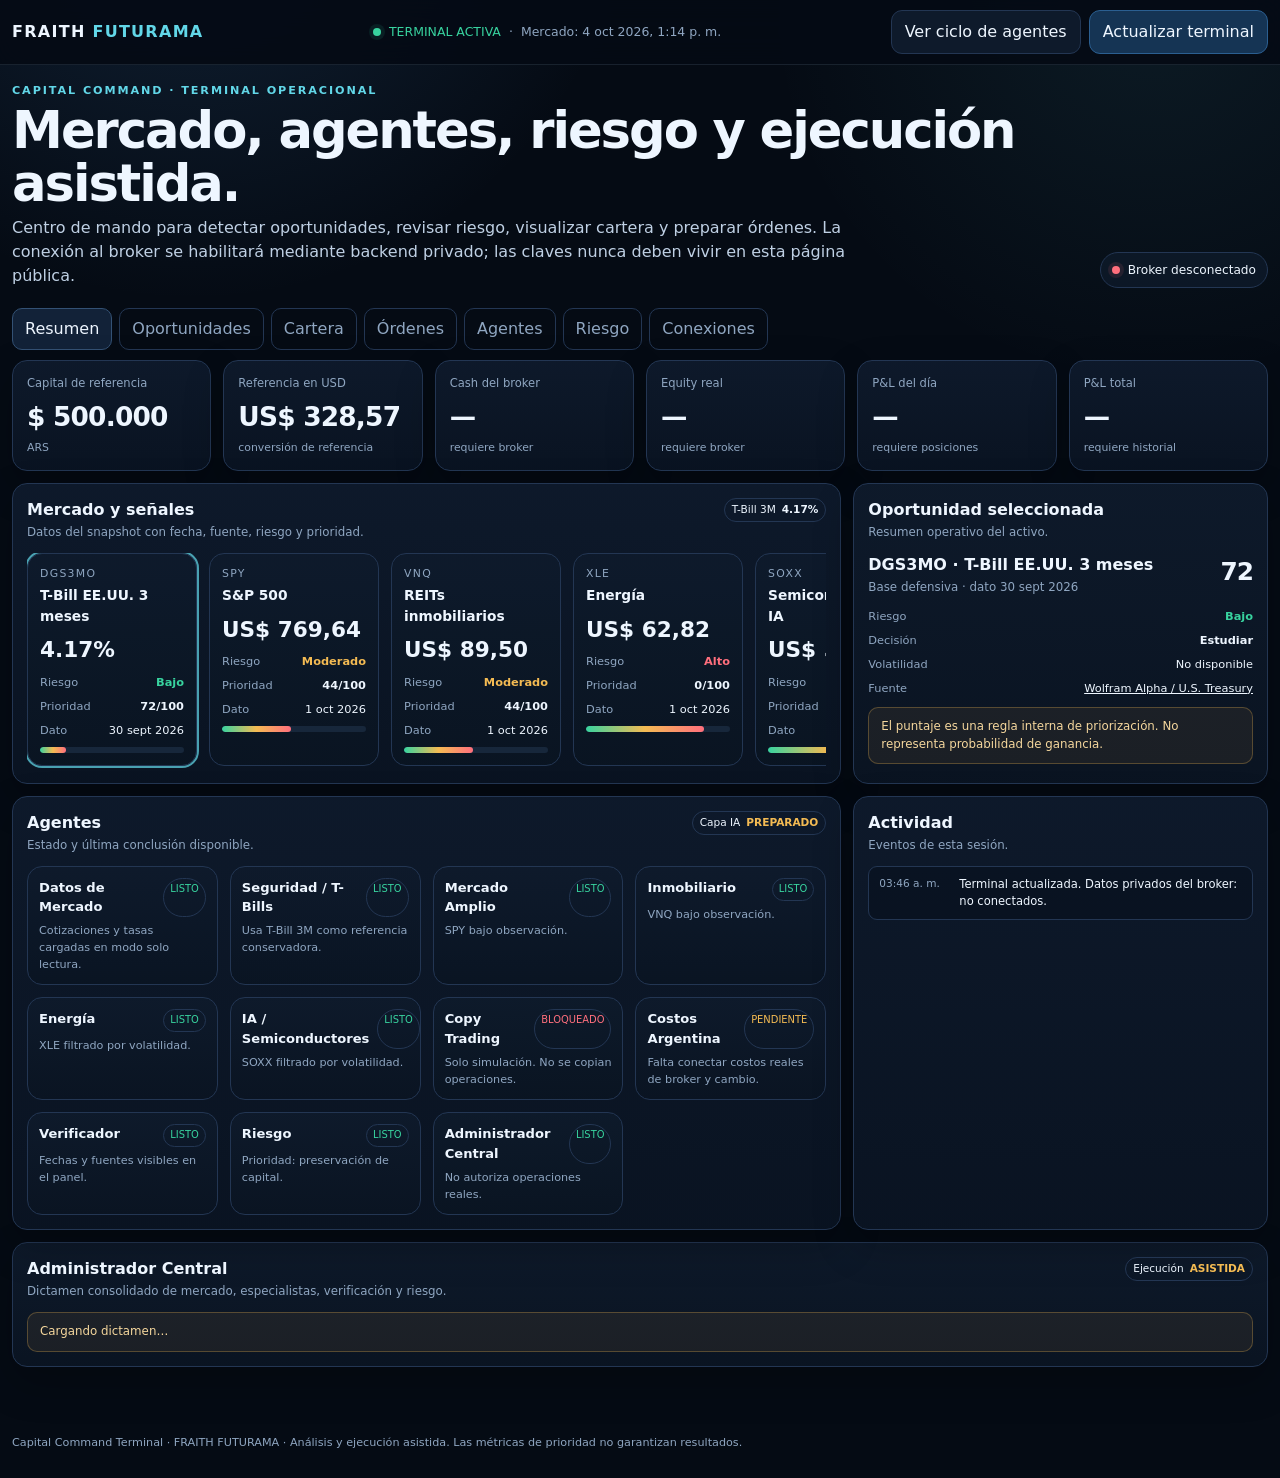
==== commit e9e1eab6: "Refine Capital Command terminal layout" ====
--- a/capital-command/index.html
+++ b/capital-command/index.html
@@ -75,6 +75,11 @@
           <div id="activityLog" class="log"></div>
         </article>
       </div>
+
+      <article class="panel" style="margin-top:12px">
+        <div class="panel-head"><div><div class="panel-title">Administrador Central</div><div class="panel-sub">Dictamen consolidado de mercado, especialistas, verificación y riesgo.</div></div><span class="pill">Ejecución <strong class="warn">ASISTIDA</strong></span></div>
+        <div id="centralDecision" class="alert">Cargando dictamen…</div>
+      </article>
     </section>
 
     <section id="view-opportunities" class="view">
@@ -153,7 +158,7 @@
 
     <section id="view-agents" class="view">
       <article class="panel">
-        <div class="panel-head"><div><div class="panel-title">Mesa multiagente</div><div class="panel-sub">Especialistas, verificación, riesgo y administrador central.</div></div><button id="cycleBtn" class="btn" type="button">Ver ciclo de agentes</button></div>
+        <div class="panel-head"><div><div class="panel-title">Mesa multiagente</div><div class="panel-sub">Especialistas, verificación, riesgo y administrador central.</div></div><button id="cycleBtnMirror" class="btn" type="button">Ver ciclo de agentes</button></div>
         <div id="agentsGridMirror" class="empty">Los agentes se muestran en Resumen. Esta vista se sincronizará con trazas detalladas del backend privado.</div>
       </article>
     </section>
